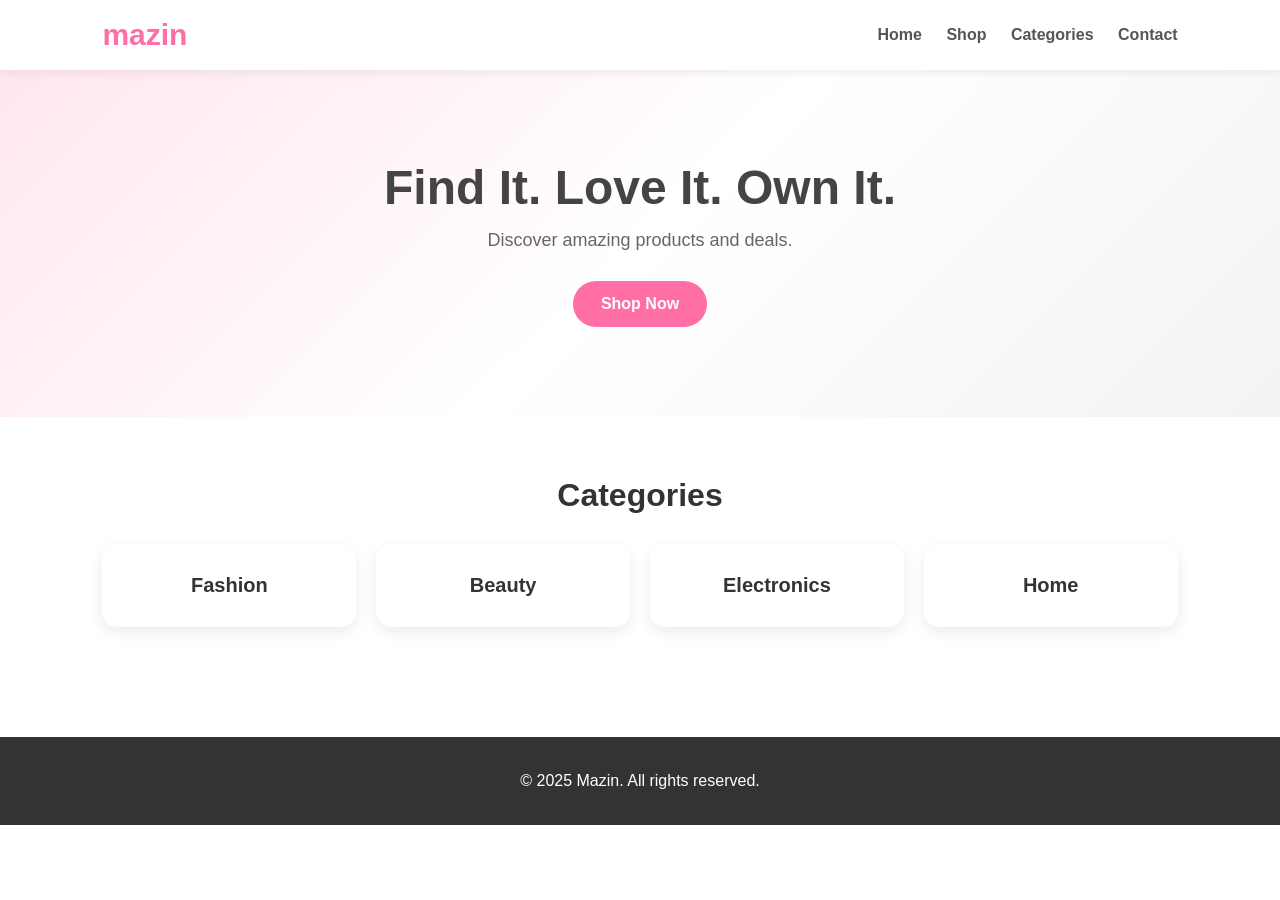
==== index.html @ 05841fcf "Update index.html" ====
<!DOCTYPE html>
<html>
<head>
<meta charset="UTF-8">
<meta name="viewport" content="width=device-width, initial-scale=1.0">
<title>Mazin</title>
<link rel="stylesheet" href="style.css">
</head>
<body>

<header>
<div class="logo">mazin</div>
<nav>
<a href="index.html">Home</a>
<a href="shop.html">Shop</a>
<a href="categories.html">Categories</a>
<a href="contact.html">Contact</a>
</nav>
</header>

<section class="hero">
<h1>Find It. Love It. Own It.</h1>
<p>Discover amazing products and deals.</p>
<a href="#" class="btn">Shop Now</a>
</section>

<section class="categories">
<h2>Categories</h2>

<div class="grid">
<div class="card">Fashion</div>
<div class="card">Beauty</div>
<div class="card">Electronics</div>
<div class="card">Home</div>
</div>

</section>

<footer>
<p>© 2025 Mazin. All rights reserved.</p>
</footer>

</body>
</html>
---- style.css ----
*{
margin:0;
padding:0;
box-sizing:border-box;
font-family:Arial,sans-serif;
}

body{
background:#ffffff;
color:#333;
}

header{
display:flex;
justify-content:space-between;
align-items:center;
padding:18px 8%;
background:#ffffff;
box-shadow:0 2px 10px rgba(0,0,0,.08);
position:sticky;
top:0;
}

.logo{
font-size:30px;
font-weight:bold;
color:#ff6fa5;
}

nav a{
text-decoration:none;
color:#555;
margin-left:20px;
font-weight:600;
transition:.3s;
}

nav a:hover{
color:#ff6fa5;
}

.hero{
background:linear-gradient(135deg,#ffe6f0,#ffffff,#f3f3f3);
text-align:center;
padding:90px 20px;
}

.hero h1{
font-size:48px;
margin-bottom:15px;
color:#444;
}

.hero p{
font-size:18px;
color:#666;
margin-bottom:30px;
}

.btn{
display:inline-block;
padding:14px 28px;
background:#ff6fa5;
color:#fff;
text-decoration:none;
border-radius:30px;
font-weight:bold;
transition:.3s;
}

.btn:hover{
background:#ff4f90;
}

.categories{
padding:60px 8%;
text-align:center;
}

.categories h2{
margin-bottom:30px;
font-size:32px;
}

.grid{
display:grid;
grid-template-columns:repeat(auto-fit,minmax(180px,1fr));
gap:20px;
}

.card{
background:#fff;
padding:30px;
border-radius:15px;
box-shadow:0 5px 15px rgba(0,0,0,.08);
transition:.3s;
font-size:20px;
font-weight:bold;
}

.card:hover{
transform:translateY(-8px);
}

.featured{
padding:70px 8%;
background:#fafafa;
text-align:center;
}

.product{
max-width:350px;
margin:auto;
background:#fff;
padding:20px;
border-radius:18px;
box-shadow:0 8px 20px rgba(0,0,0,.08);
}

.product img{
width:100%;
border-radius:12px;
}

.product h3{
margin:15px 0;
}

.product h4{
color:#ff6fa5;
font-size:28px;
margin-bottom:10px;
}

.buy{
display:inline-block;
margin-top:15px;
padding:12px 24px;
background:#ff6fa5;
color:#fff;
text-decoration:none;
border-radius:25px;
font-weight:bold;
}

.buy:hover{
background:#ff4f90;
}

footer{
background:#333;
color:#fff;
text-align:center;
padding:35px;
margin-top:50px;
}

@media(max-width:768px){

header{
flex-direction:column;
}

nav{
margin-top:15px;
}

.hero h1{
font-size:34px;
}

}
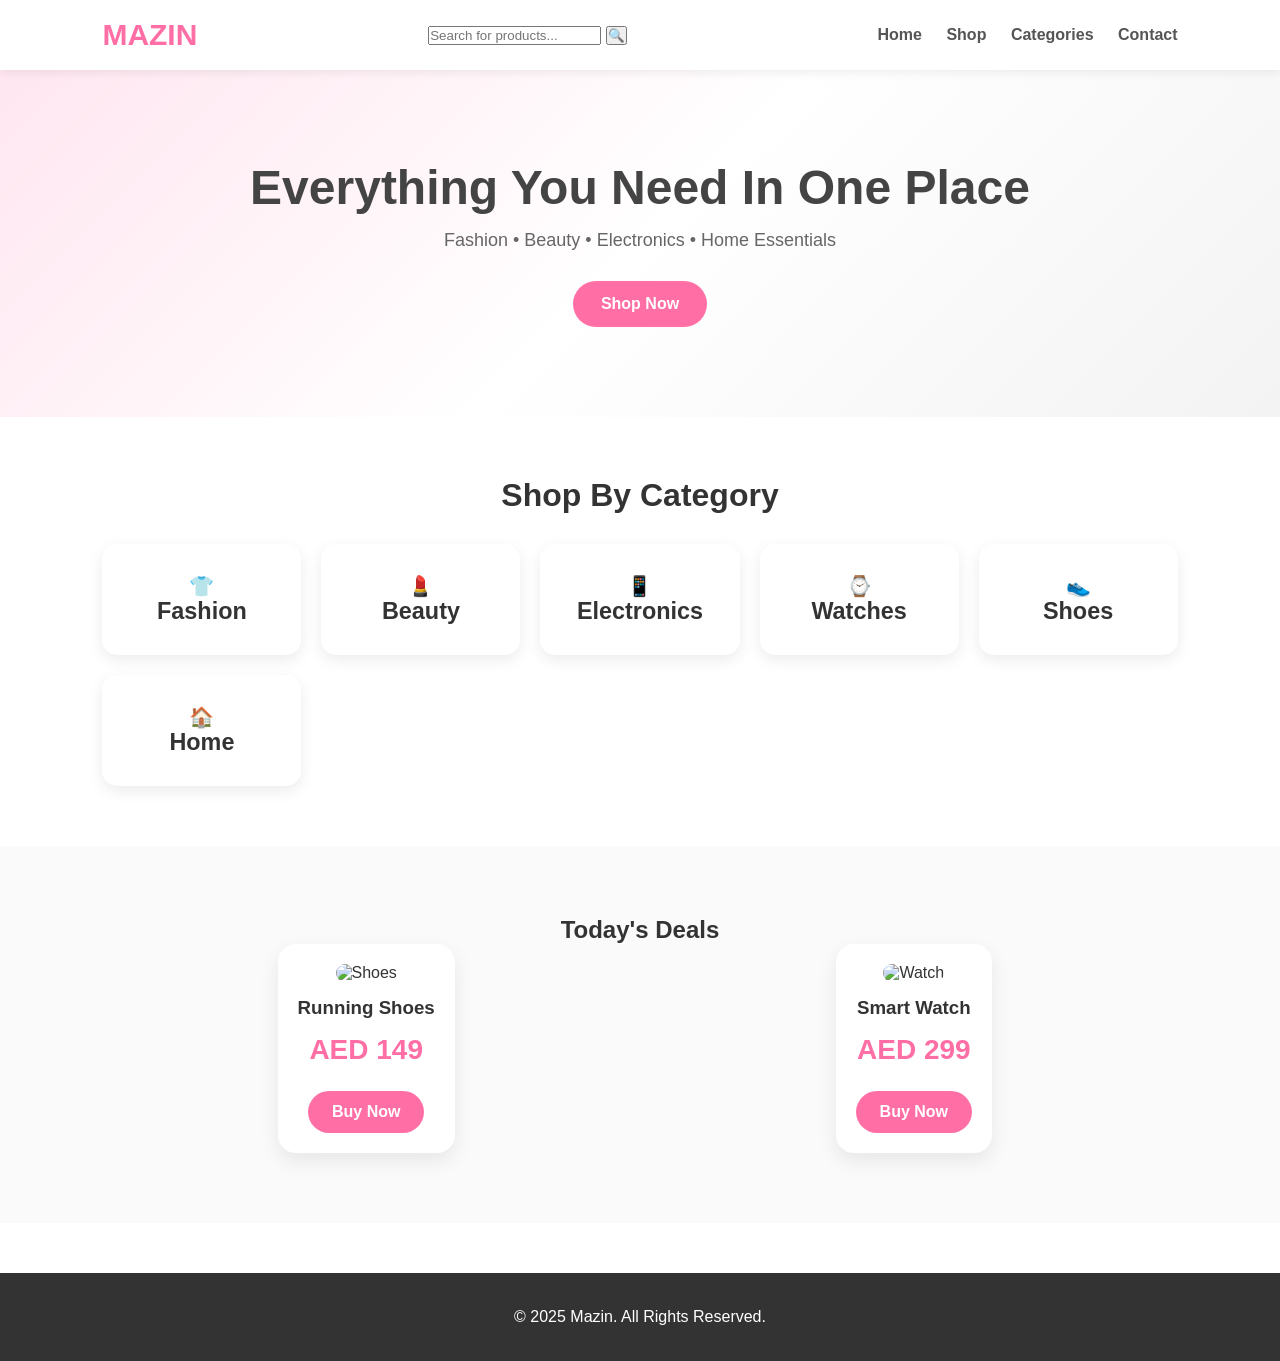
==== commit 50835197: "Update index.html" ====
--- a/index.html
+++ b/index.html
@@ -1,43 +1,141 @@
 <!DOCTYPE html>
-<html>
+<html lang="en">
 <head>
 <meta charset="UTF-8">
 <meta name="viewport" content="width=device-width, initial-scale=1.0">
-<title>Mazin</title>
+<title>Mazin - Online Shopping</title>
 <link rel="stylesheet" href="style.css">
 </head>
+
 <body>
 
 <header>
-<div class="logo">mazin</div>
+
+<div class="logo">
+MAZIN
+</div>
+
+<div class="search-box">
+<input type="text" placeholder="Search for products...">
+<button>🔍</button>
+</div>
+
 <nav>
+
 <a href="index.html">Home</a>
+
 <a href="shop.html">Shop</a>
+
 <a href="categories.html">Categories</a>
+
 <a href="contact.html">Contact</a>
+
 </nav>
+
 </header>
 
 <section class="hero">
-<h1>Find It. Love It. Own It.</h1>
-<p>Discover amazing products and deals.</p>
-<a href="#" class="btn">Shop Now</a>
+
+<div class="hero-text">
+
+<h1>Everything You Need In One Place</h1>
+
+<p>
+Fashion • Beauty • Electronics • Home Essentials
+</p>
+
+<a href="shop.html" class="btn">
+Shop Now
+</a>
+
+</div>
+
 </section>
 
 <section class="categories">
-<h2>Categories</h2>
+
+<h2>Shop By Category</h2>
 
 <div class="grid">
-<div class="card">Fashion</div>
-<div class="card">Beauty</div>
-<div class="card">Electronics</div>
-<div class="card">Home</div>
+
+<div class="card">
+👕
+<h3>Fashion</h3>
+</div>
+
+<div class="card">
+💄
+<h3>Beauty</h3>
+</div>
+
+<div class="card">
+📱
+<h3>Electronics</h3>
+</div>
+
+<div class="card">
+⌚
+<h3>Watches</h3>
+</div>
+
+<div class="card">
+👟
+<h3>Shoes</h3>
+</div>
+
+<div class="card">
+🏠
+<h3>Home</h3>
+</div>
+
+</div>
+
+</section>
+
+<section class="featured">
+
+<h2>Today's Deals</h2>
+
+<div class="grid">
+
+<div class="product">
+
+<img src="https://images.unsplash.com/photo-1542291026-7eec264c27ff?w=600" alt="Shoes">
+
+<h3>Running Shoes</h3>
+
+<h4>AED 149</h4>
+
+<a href="shop.html" class="buy">
+Buy Now
+</a>
+
+</div>
+
+<div class="product">
+
+<img src="https://images.unsplash.com/photo-1523275335684-37898b6baf30?w=600" alt="Watch">
+
+<h3>Smart Watch</h3>
+
+<h4>AED 299</h4>
+
+<a href="shop.html" class="buy">
+Buy Now
+</a>
+
+</div>
+
 </div>
 
 </section>
 
 <footer>
-<p>© 2025 Mazin. All rights reserved.</p>
+
+<p>
+© 2025 Mazin. All Rights Reserved.
+</p>
+
 </footer>
 
 </body>
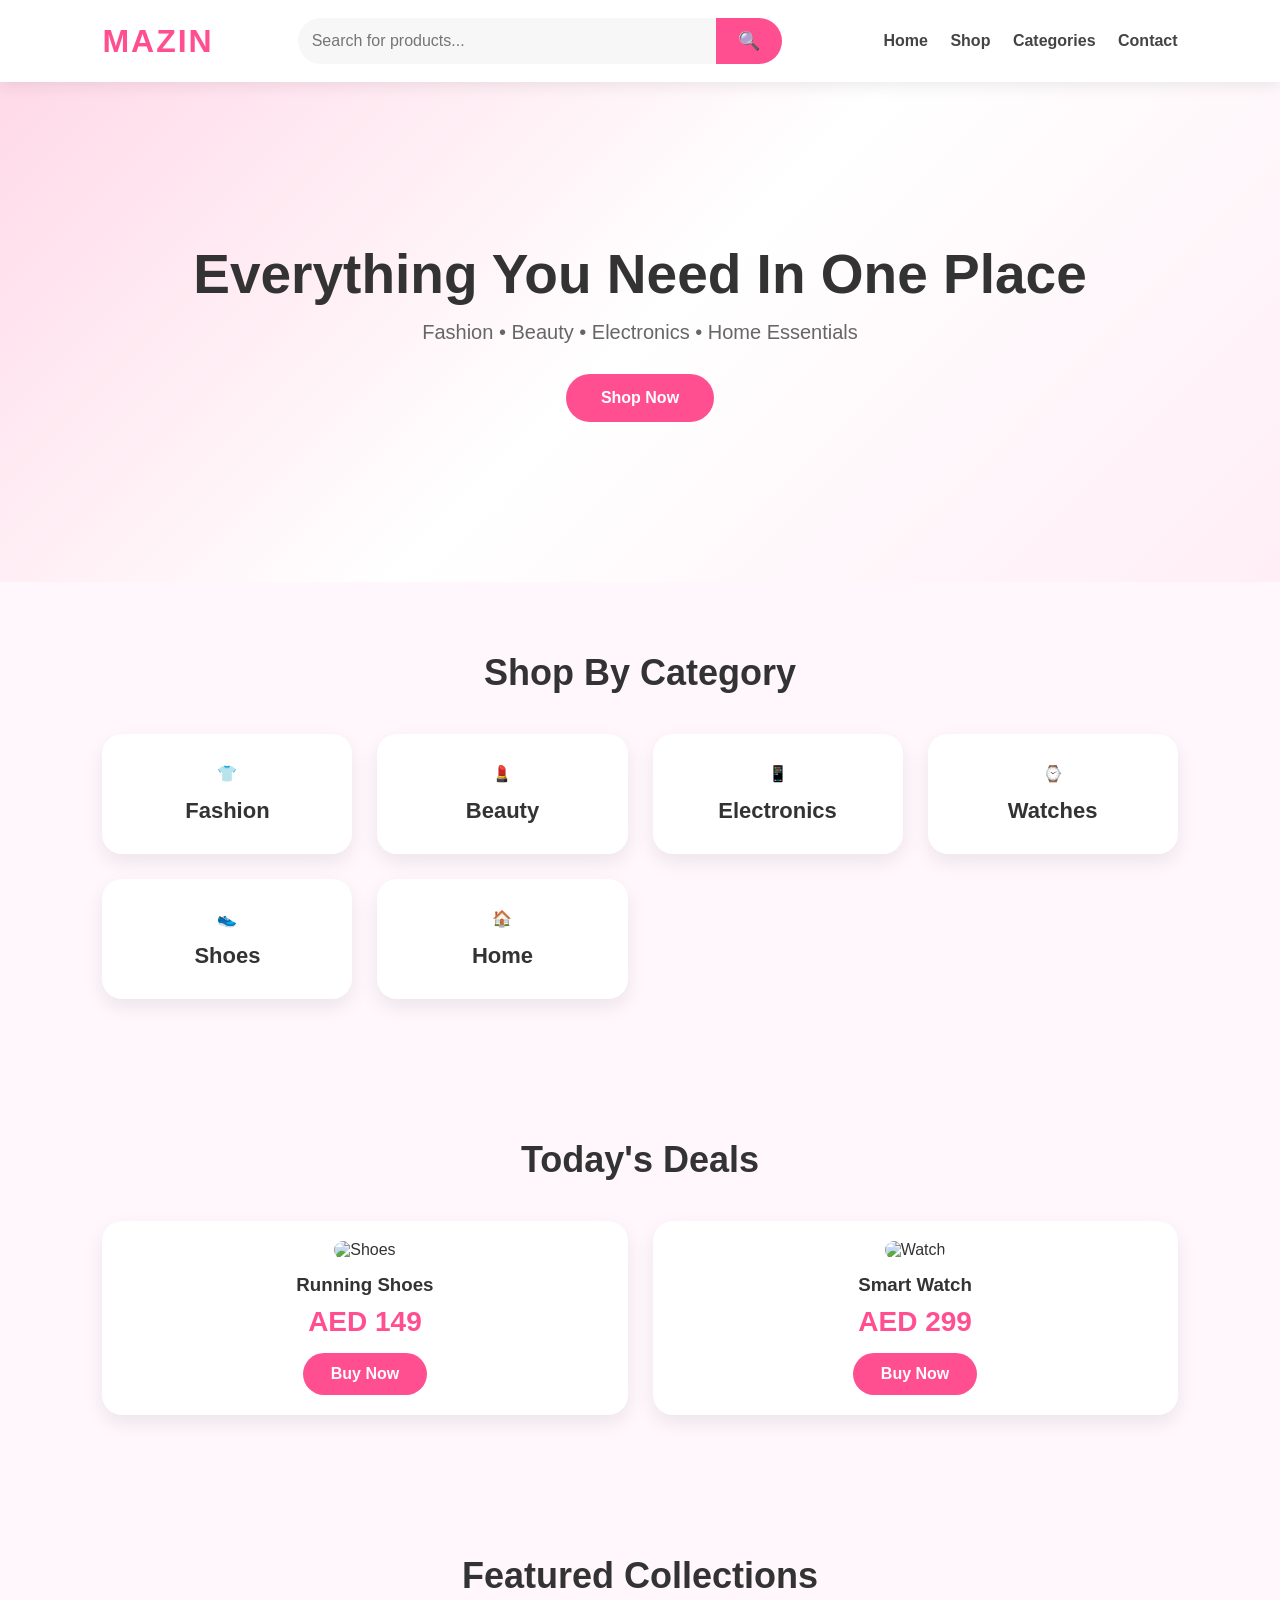
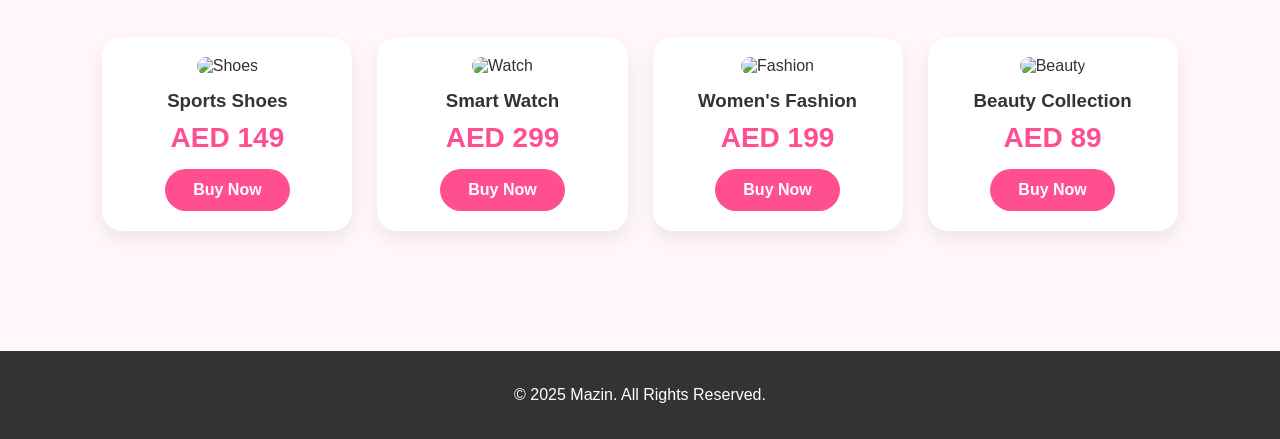
==== commit d4bdf421: "Update index.html" ====
--- a/index.html
+++ b/index.html
@@ -129,7 +129,43 @@
 </div>
 
 </section>
+<section class="featured">
 
+<h2>Featured Collections</h2>
+
+<div class="grid">
+
+<div class="product">
+<img src="https://images.unsplash.com/photo-1542291026-7eec264c27ff?w=600" alt="Shoes">
+<h3>Sports Shoes</h3>
+<h4>AED 149</h4>
+<a href="shop.html" class="buy">Buy Now</a>
+</div>
+
+<div class="product">
+<img src="https://images.unsplash.com/photo-1523275335684-37898b6baf30?w=600" alt="Watch">
+<h3>Smart Watch</h3>
+<h4>AED 299</h4>
+<a href="shop.html" class="buy">Buy Now</a>
+</div>
+
+<div class="product">
+<img src="https://images.unsplash.com/photo-1512436991641-6745cdb1723?w=600" alt="Fashion">
+<h3>Women's Fashion</h3>
+<h4>AED 199</h4>
+<a href="shop.html" class="buy">Buy Now</a>
+</div>
+
+<div class="product">
+<img src="https://images.unsplash.com/photo-1524504388940-b1c1722653e1?w=600" alt="Beauty">
+<h3>Beauty Collection</h3>
+<h4>AED 89</h4>
+<a href="shop.html" class="buy">Buy Now</a>
+</div>
+
+</div>
+
+</section>
 <footer>
 
 <p>
--- a/style.css
+++ b/style.css
@@ -6,7 +6,7 @@
 }
 
 body{
-background:#ffffff;
+background:#fff7fb;
 color:#333;
 }
 
@@ -16,51 +16,164 @@
 align-items:center;
 padding:18px 8%;
 background:#ffffff;
-box-shadow:0 2px 10px rgba(0,0,0,.08);
+box-shadow:0 4px 15px rgba(0,0,0,.08);
 position:sticky;
 top:0;
+z-index:1000;
 }
 
 .logo{
-font-size:30px;
+font-size:32px;
 font-weight:bold;
-color:#ff6fa5;
+color:#ff4f90;
+letter-spacing:2px;
+}
+
+.search-box{
+display:flex;
+width:45%;
+background:#f7f7f7;
+border-radius:35px;
+overflow:hidden;
+}
+
+.search-box input{
+flex:1;
+border:none;
+padding:14px;
+font-size:16px;
+background:transparent;
+outline:none;
+}
+
+.search-box button{
+border:none;
+background:#ff4f90;
+color:#fff;
+padding:0 22px;
+cursor:pointer;
+font-size:18px;
 }
 
 nav a{
 text-decoration:none;
-color:#555;
-margin-left:20px;
+margin-left:18px;
+color:#444;
 font-weight:600;
 transition:.3s;
 }
 
 nav a:hover{
-color:#ff6fa5;
+color:#ff4f90;
 }
 
 .hero{
-background:linear-gradient(135deg,#ffe6f0,#ffffff,#f3f3f3);
+height:500px;
+display:flex;
+align-items:center;
+justify-content:center;
 text-align:center;
-padding:90px 20px;
+background:linear-gradient(135deg,#ffd9e8,#fff,#ffeef6);
+padding:20px;
 }
 
 .hero h1{
-font-size:48px;
+font-size:55px;
+color:#333;
 margin-bottom:15px;
-color:#444;
 }
 
 .hero p{
-font-size:18px;
+font-size:20px;
 color:#666;
 margin-bottom:30px;
 }
 
 .btn{
 display:inline-block;
-padding:14px 28px;
-background:#ff6fa5;
+padding:15px 35px;
+background:#ff4f90;
+color:#fff;
+text-decoration:none;
+border-radius:40px;
+font-weight:bold;
+transition:.3s;
+}
+
+.btn:hover{
+background:#ff2d78;
+transform:scale(1.05);
+}
+
+.categories,
+.featured{
+padding:70px 8%;
+text-align:center;
+}
+
+.categories h2,
+.featured h2{
+font-size:36px;
+margin-bottom:40px;
+color:#333;
+}
+.grid{
+display:grid;
+grid-template-columns:repeat(auto-fit,minmax(220px,1fr));
+gap:25px;
+}
+
+.card{
+background:#fff;
+padding:30px 20px;
+border-radius:20px;
+box-shadow:0 8px 20px rgba(0,0,0,.08);
+transition:.3s;
+cursor:pointer;
+}
+
+.card:hover{
+transform:translateY(-8px);
+}
+
+.card h3{
+margin-top:15px;
+font-size:22px;
+}
+
+.product{
+background:#fff;
+padding:20px;
+border-radius:20px;
+box-shadow:0 8px 20px rgba(0,0,0,.08);
+transition:.3s;
+}
+
+.product:hover{
+transform:translateY(-8px);
+}
+
+.product img{
+width:100%;
+height:250px;
+object-fit:cover;
+border-radius:15px;
+}
+
+.product h3{
+margin:15px 0 10px;
+}
+
+.product h4{
+color:#ff4f90;
+font-size:28px;
+}
+
+.buy{
+display:inline-block;
+margin-top:15px;
+padding:12px 28px;
+background:#ff4f90;
 color:#fff;
 text-decoration:none;
 border-radius:30px;
@@ -68,83 +181,8 @@
 transition:.3s;
 }
 
-.btn:hover{
-background:#ff4f90;
-}
-
-.categories{
-padding:60px 8%;
-text-align:center;
-}
-
-.categories h2{
-margin-bottom:30px;
-font-size:32px;
-}
-
-.grid{
-display:grid;
-grid-template-columns:repeat(auto-fit,minmax(180px,1fr));
-gap:20px;
-}
-
-.card{
-background:#fff;
-padding:30px;
-border-radius:15px;
-box-shadow:0 5px 15px rgba(0,0,0,.08);
-transition:.3s;
-font-size:20px;
-font-weight:bold;
-}
-
-.card:hover{
-transform:translateY(-8px);
-}
-
-.featured{
-padding:70px 8%;
-background:#fafafa;
-text-align:center;
-}
-
-.product{
-max-width:350px;
-margin:auto;
-background:#fff;
-padding:20px;
-border-radius:18px;
-box-shadow:0 8px 20px rgba(0,0,0,.08);
-}
-
-.product img{
-width:100%;
-border-radius:12px;
-}
-
-.product h3{
-margin:15px 0;
-}
-
-.product h4{
-color:#ff6fa5;
-font-size:28px;
-margin-bottom:10px;
-}
-
-.buy{
-display:inline-block;
-margin-top:15px;
-padding:12px 24px;
-background:#ff6fa5;
-color:#fff;
-text-decoration:none;
-border-radius:25px;
-font-weight:bold;
-}
-
 .buy:hover{
-background:#ff4f90;
+background:#ff2d78;
 }
 
 footer{
@@ -159,14 +197,27 @@
 
 header{
 flex-direction:column;
+gap:15px;
+}
+
+.search-box{
+width:100%;
 }
 
 nav{
-margin-top:15px;
+display:flex;
+flex-wrap:wrap;
+justify-content:center;
+gap:10px;
 }
 
 .hero h1{
-font-size:34px;
+font-size:36px;
+}
+
+.hero{
+height:auto;
+padding:80px 20px;
 }
 
 }
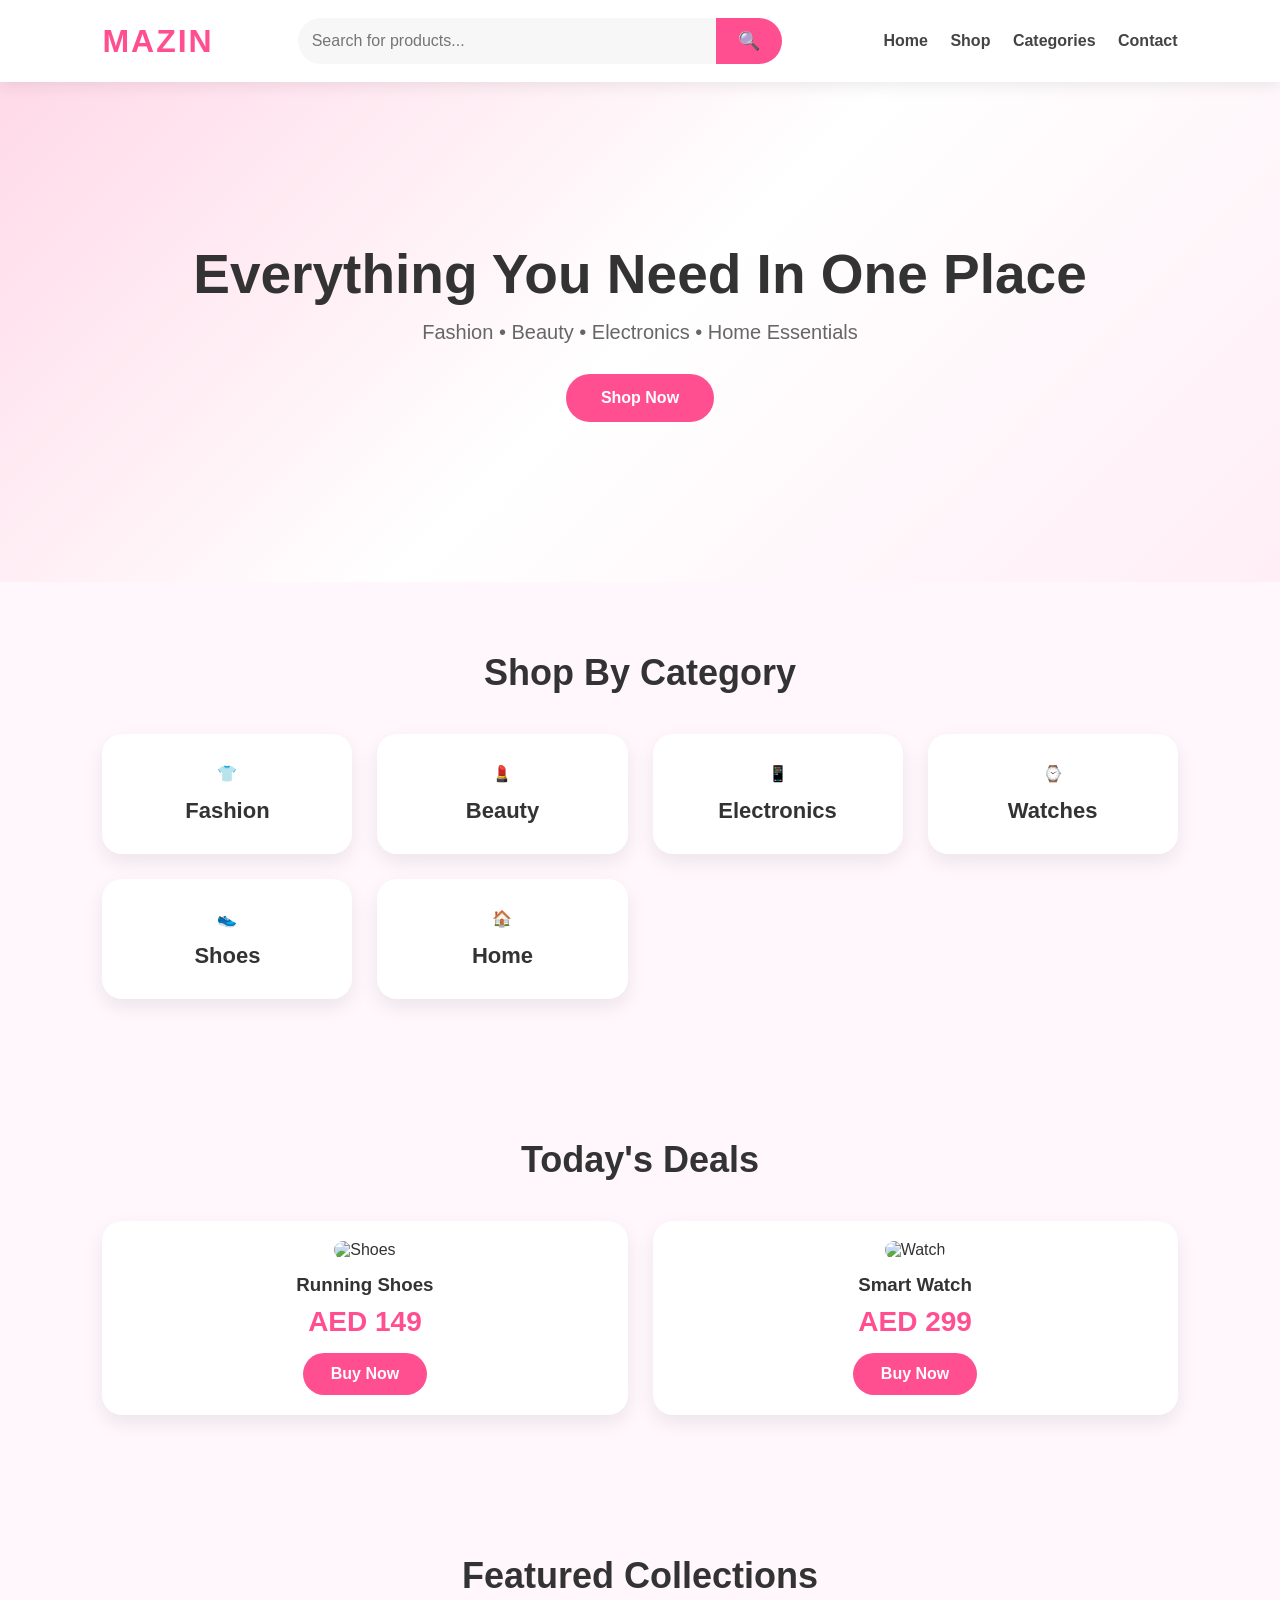
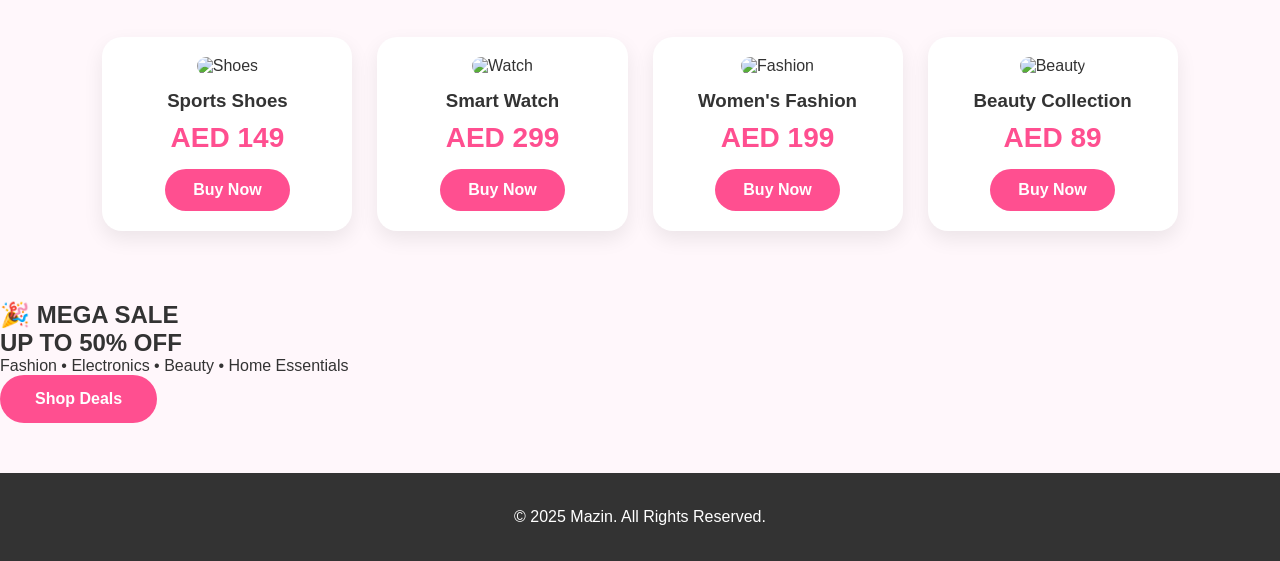
==== commit 891705f0: "Update index.html" ====
--- a/index.html
+++ b/index.html
@@ -166,6 +166,23 @@
 </div>
 
 </section>
+<section class="offer-banner">
+
+<div class="offer-content">
+
+<h2>🎉 MEGA SALE</h2>
+
+<h1>UP TO 50% OFF</h1>
+
+<p>Fashion • Electronics • Beauty • Home Essentials</p>
+
+<a href="shop.html" class="btn">
+Shop Deals
+</a>
+
+</div>
+
+</section>
 <footer>
 
 <p>
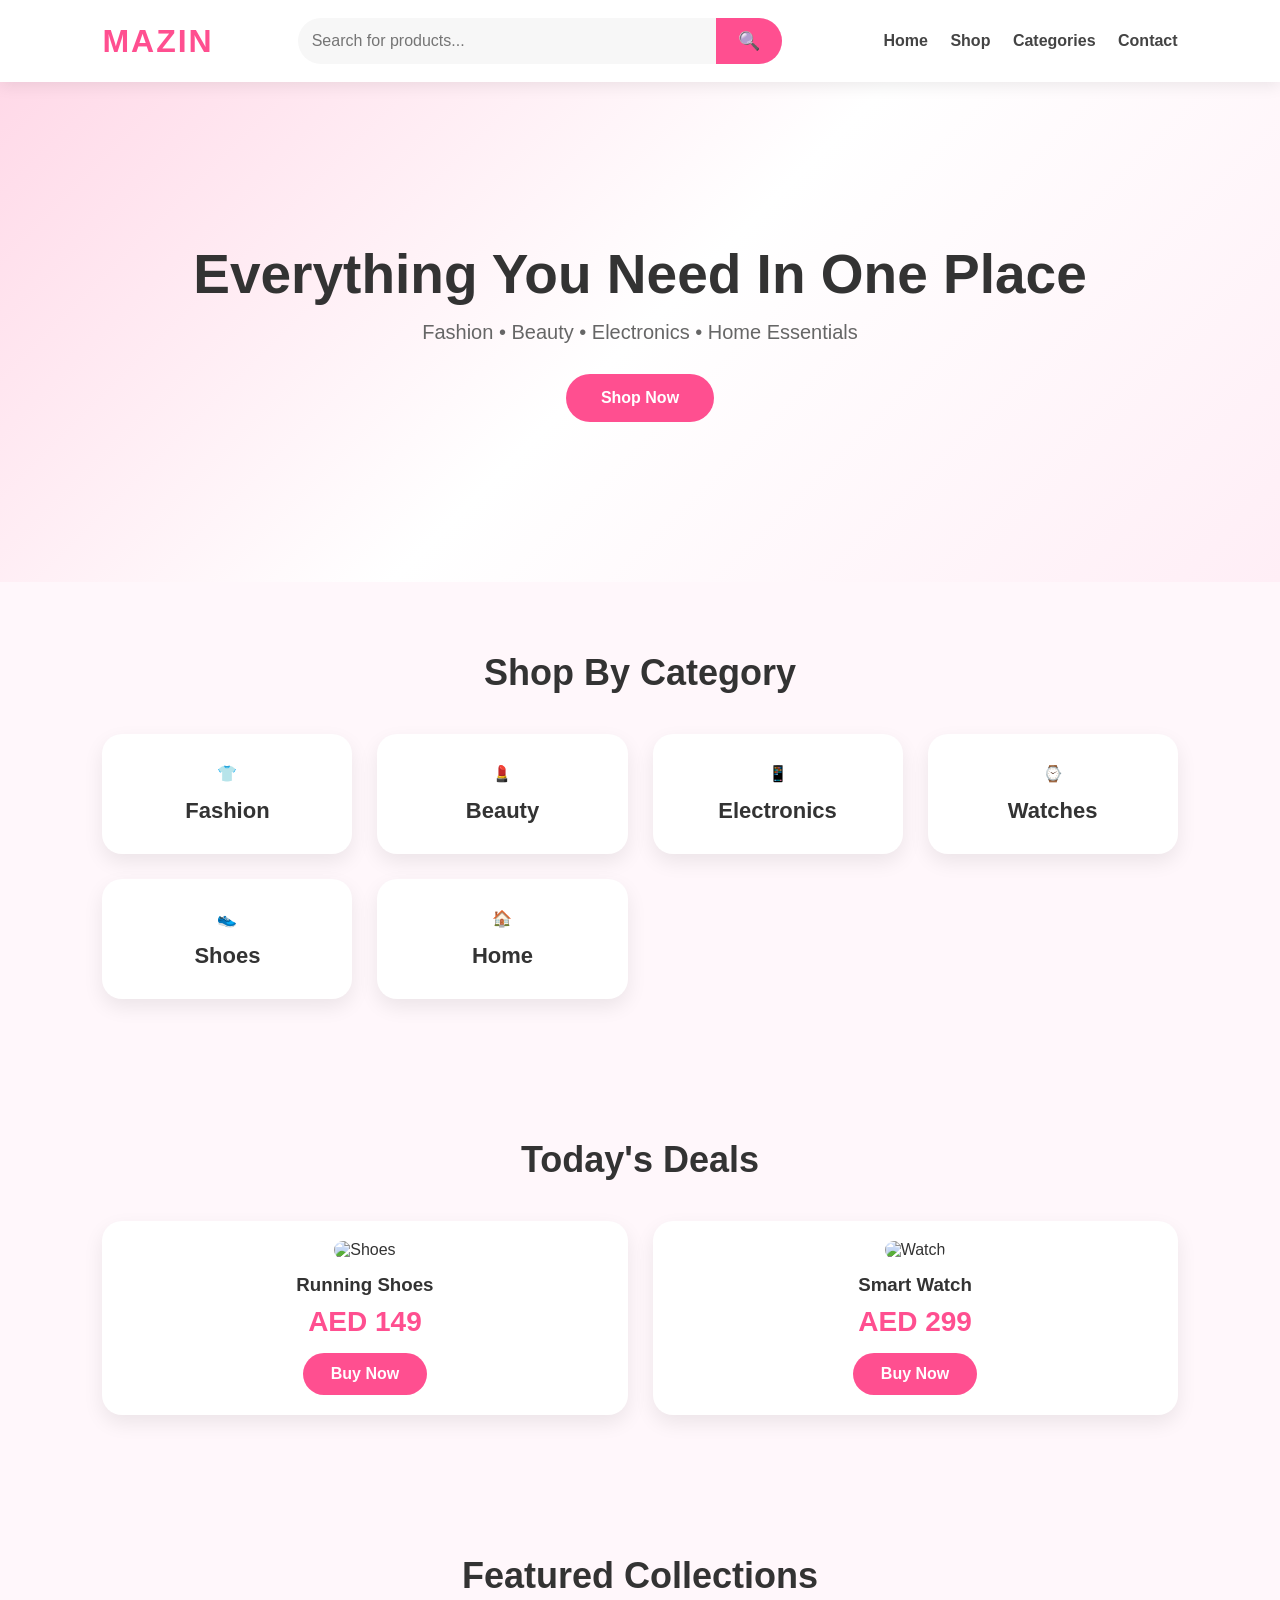
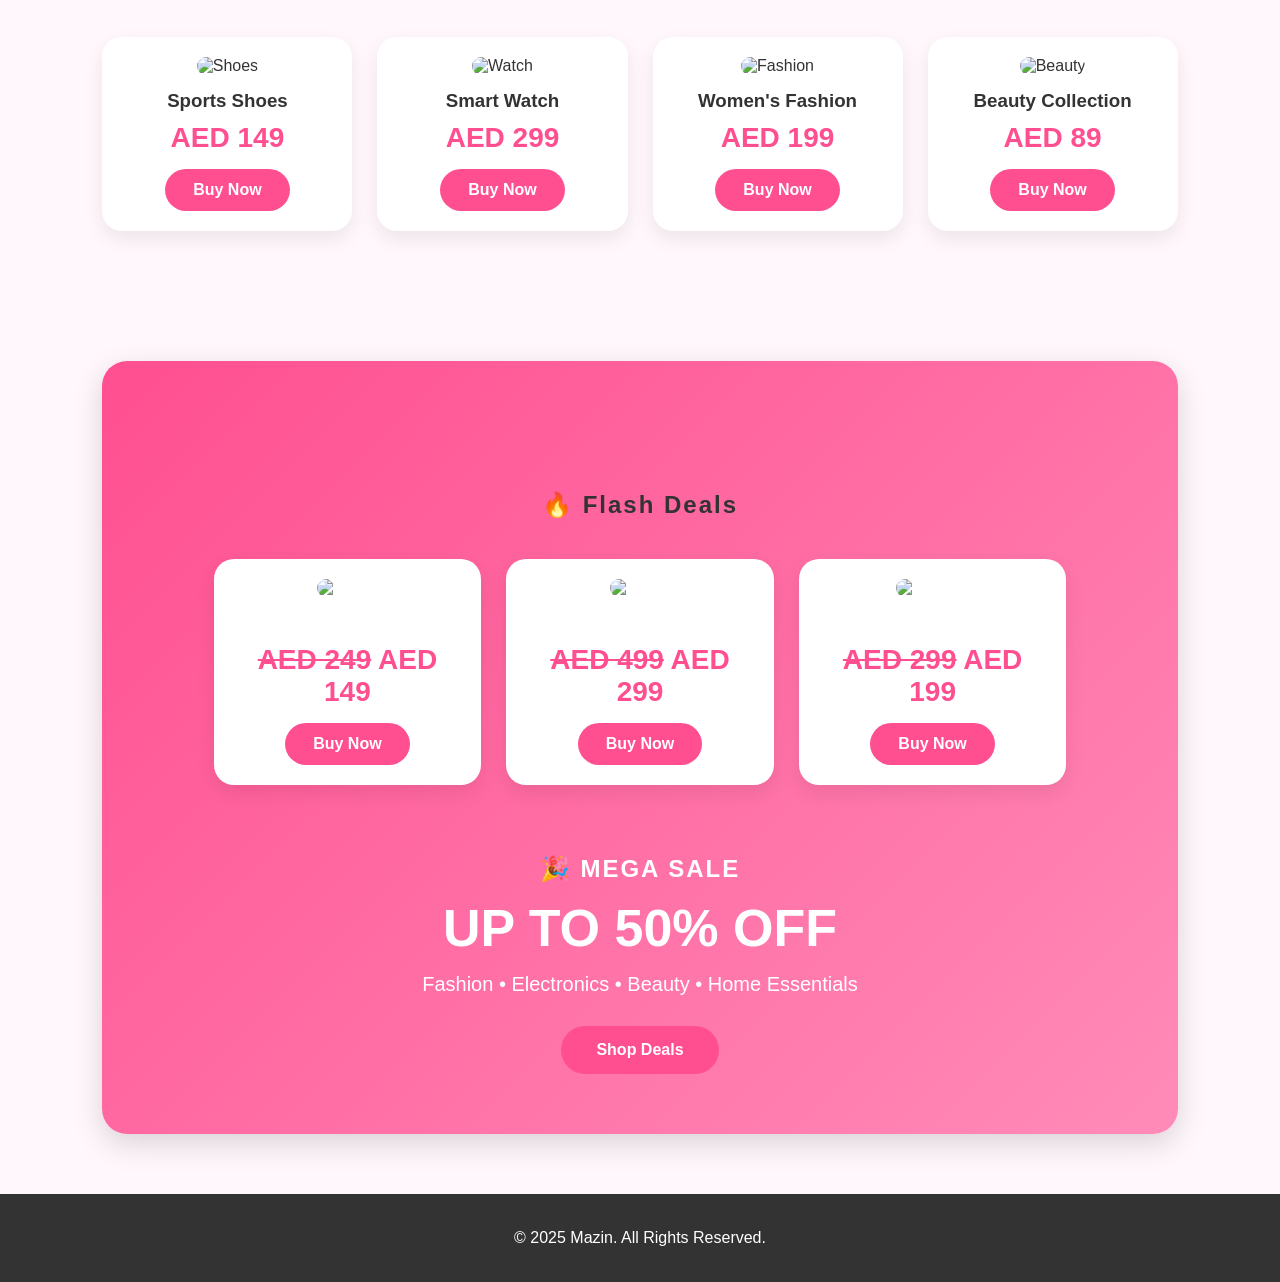
==== commit d9be7f93: "Update index.html" ====
--- a/index.html
+++ b/index.html
@@ -167,7 +167,36 @@
 
 </section>
 <section class="offer-banner">
-
+<section class="featured">
+
+<h2>🔥 Flash Deals</h2>
+
+<div class="grid">
+
+<div class="product">
+<img src="https://images.unsplash.com/photo-1542291026-7eec264c27ff?w=600" alt="Shoes">
+<h3>Nike Running Shoes</h3>
+<h4><del>AED 249</del> AED 149</h4>
+<a href="shop.html" class="buy">Buy Now</a>
+</div>
+
+<div class="product">
+<img src="https://images.unsplash.com/photo-1523275335684-37898b6baf30?w=600" alt="Watch">
+<h3>Apple Watch</h3>
+<h4><del>AED 499</del> AED 299</h4>
+<a href="shop.html" class="buy">Buy Now</a>
+</div>
+
+<div class="product">
+<img src="https://images.unsplash.com/photo-1512436991641-6745cdb1723?w=600" alt="Fashion">
+<h3>Fashion Dress</h3>
+<h4><del>AED 299</del> AED 199</h4>
+<a href="shop.html" class="buy">Buy Now</a>
+</div>
+
+</div>
+
+</section>
 <div class="offer-content">
 
 <h2>🎉 MEGA SALE</h2>
--- a/style.css
+++ b/style.css
@@ -220,4 +220,29 @@
 padding:80px 20px;
 }
 
+}
+.offer-banner{
+margin:60px 8%;
+background:linear-gradient(135deg,#ff4f90,#ff8bb8);
+border-radius:25px;
+padding:60px 30px;
+text-align:center;
+color:white;
+box-shadow:0 10px 30px rgba(0,0,0,.15);
+}
+
+.offer-banner h2{
+font-size:24px;
+letter-spacing:2px;
+}
+
+.offer-banner h1{
+font-size:52px;
+margin:15px 0;
+}
+
+.offer-banner p{
+font-size:20px;
+margin-bottom:30px;
+color:#fff;
 }
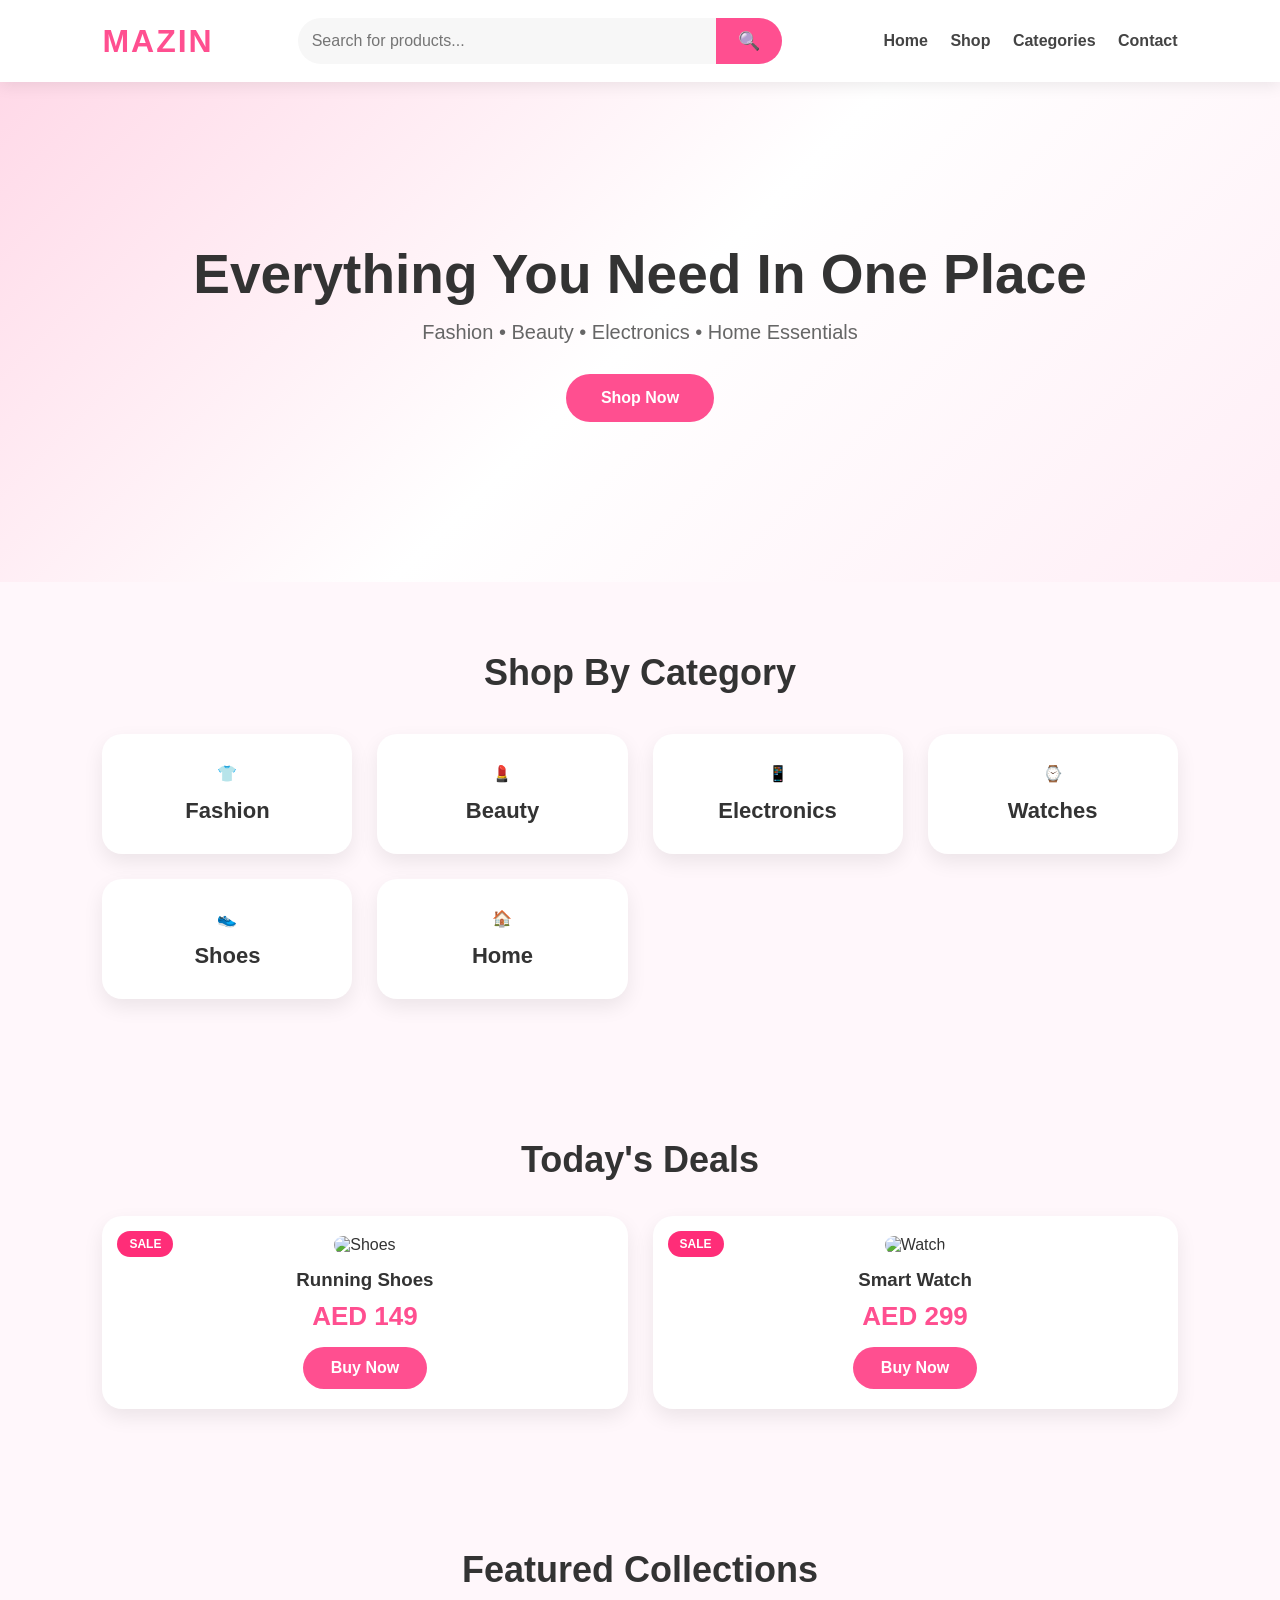
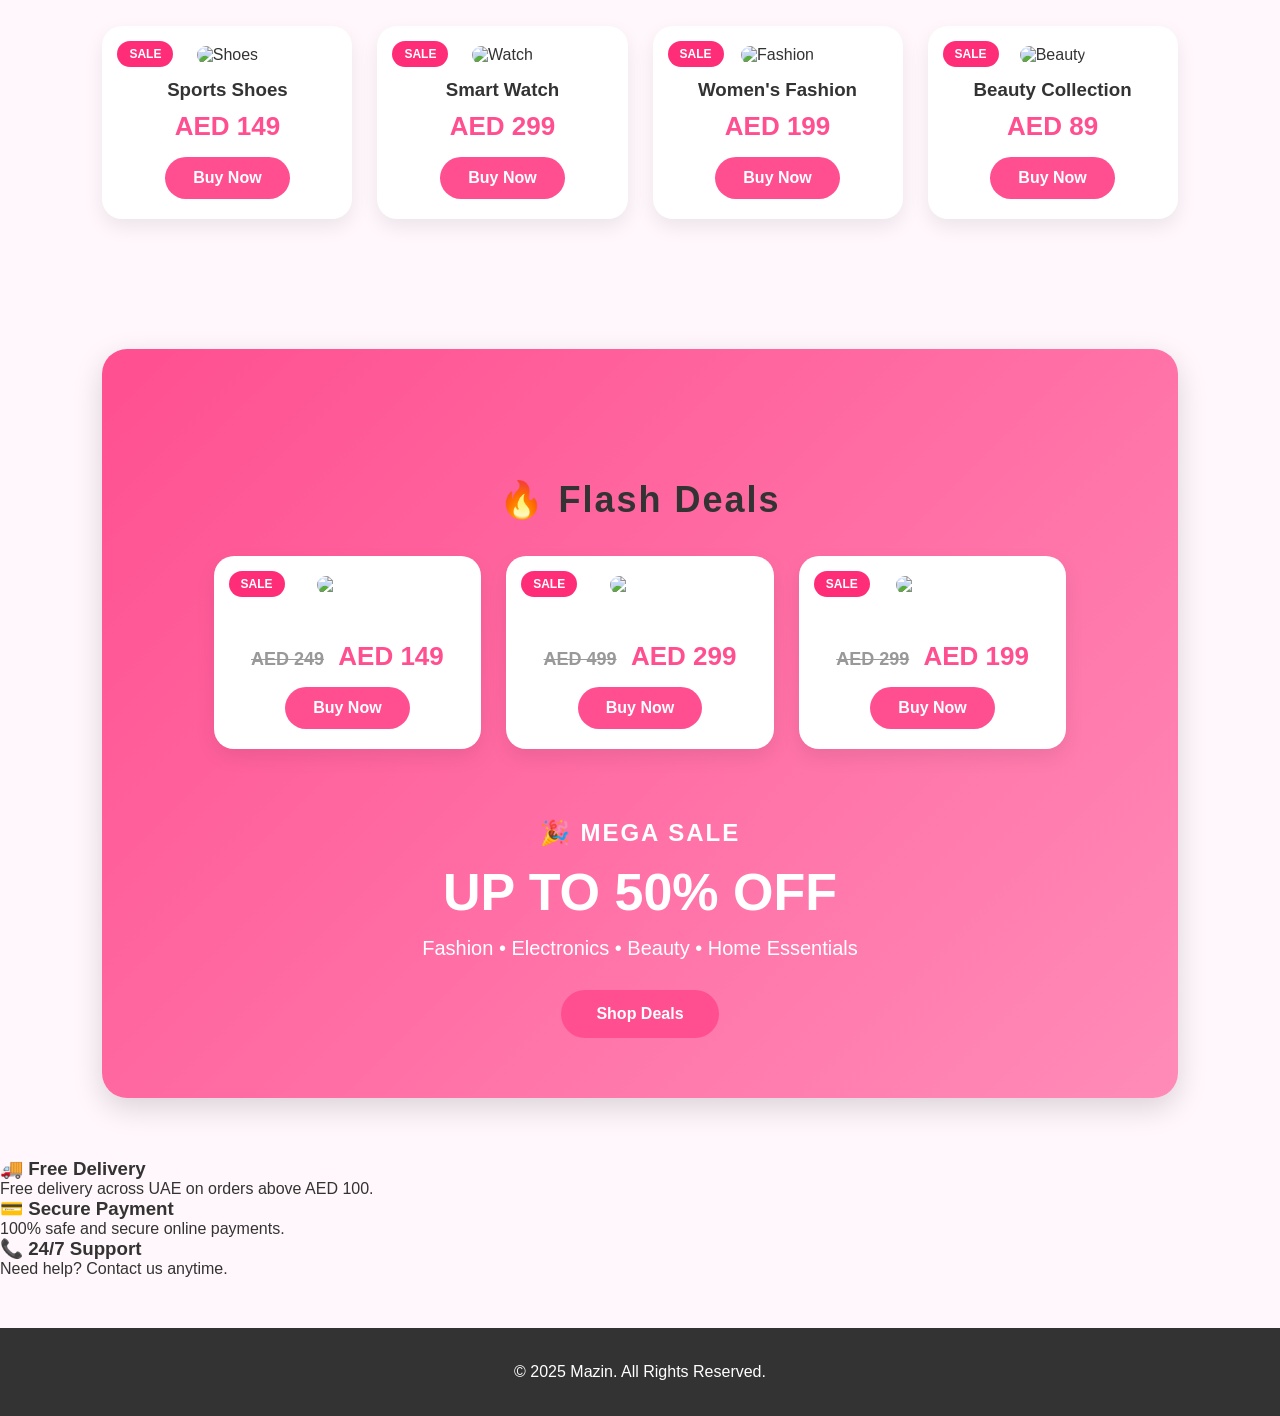
==== commit 47ff2391: "Update index.html" ====
--- a/index.html
+++ b/index.html
@@ -212,6 +212,24 @@
 </div>
 
 </section>
+<section class="services">
+
+<div class="service-box">
+<h3>🚚 Free Delivery</h3>
+<p>Free delivery across UAE on orders above AED 100.</p>
+</div>
+
+<div class="service-box">
+<h3>💳 Secure Payment</h3>
+<p>100% safe and secure online payments.</p>
+</div>
+
+<div class="service-box">
+<h3>📞 24/7 Support</h3>
+<p>Need help? Contact us anytime.</p>
+</div>
+
+</section>
 <footer>
 
 <p>
--- a/style.css
+++ b/style.css
@@ -245,4 +245,39 @@
 font-size:20px;
 margin-bottom:30px;
 color:#fff;
+}
+del{
+color:#999;
+font-size:18px;
+margin-right:8px;
+}
+
+.featured h2{
+font-size:36px;
+margin-bottom:35px;
+color:#333;
+text-align:center;
+}
+
+.product h4{
+font-size:26px;
+font-weight:bold;
+}
+
+.product{
+position:relative;
+overflow:hidden;
+}
+
+.product::before{
+content:"SALE";
+position:absolute;
+top:15px;
+left:15px;
+background:#ff2d78;
+color:#fff;
+padding:6px 12px;
+border-radius:20px;
+font-size:12px;
+font-weight:bold;
 }
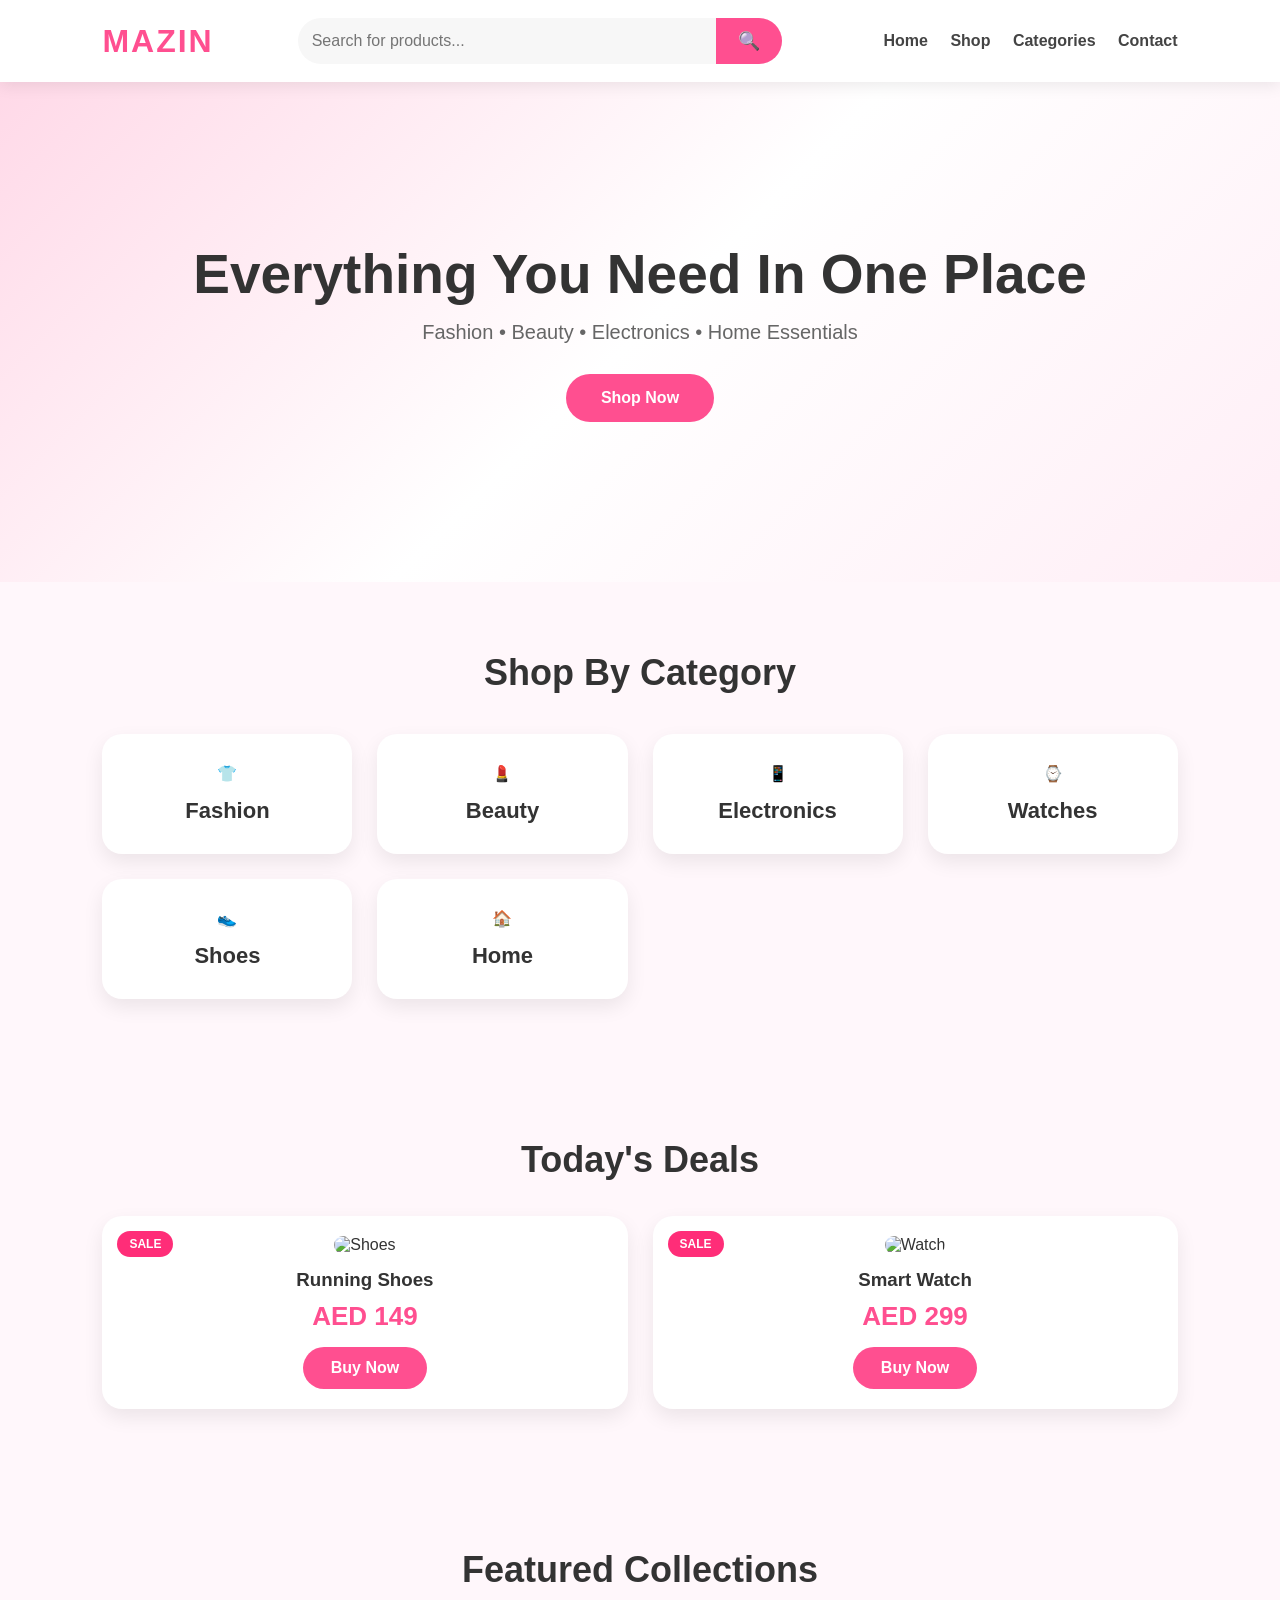
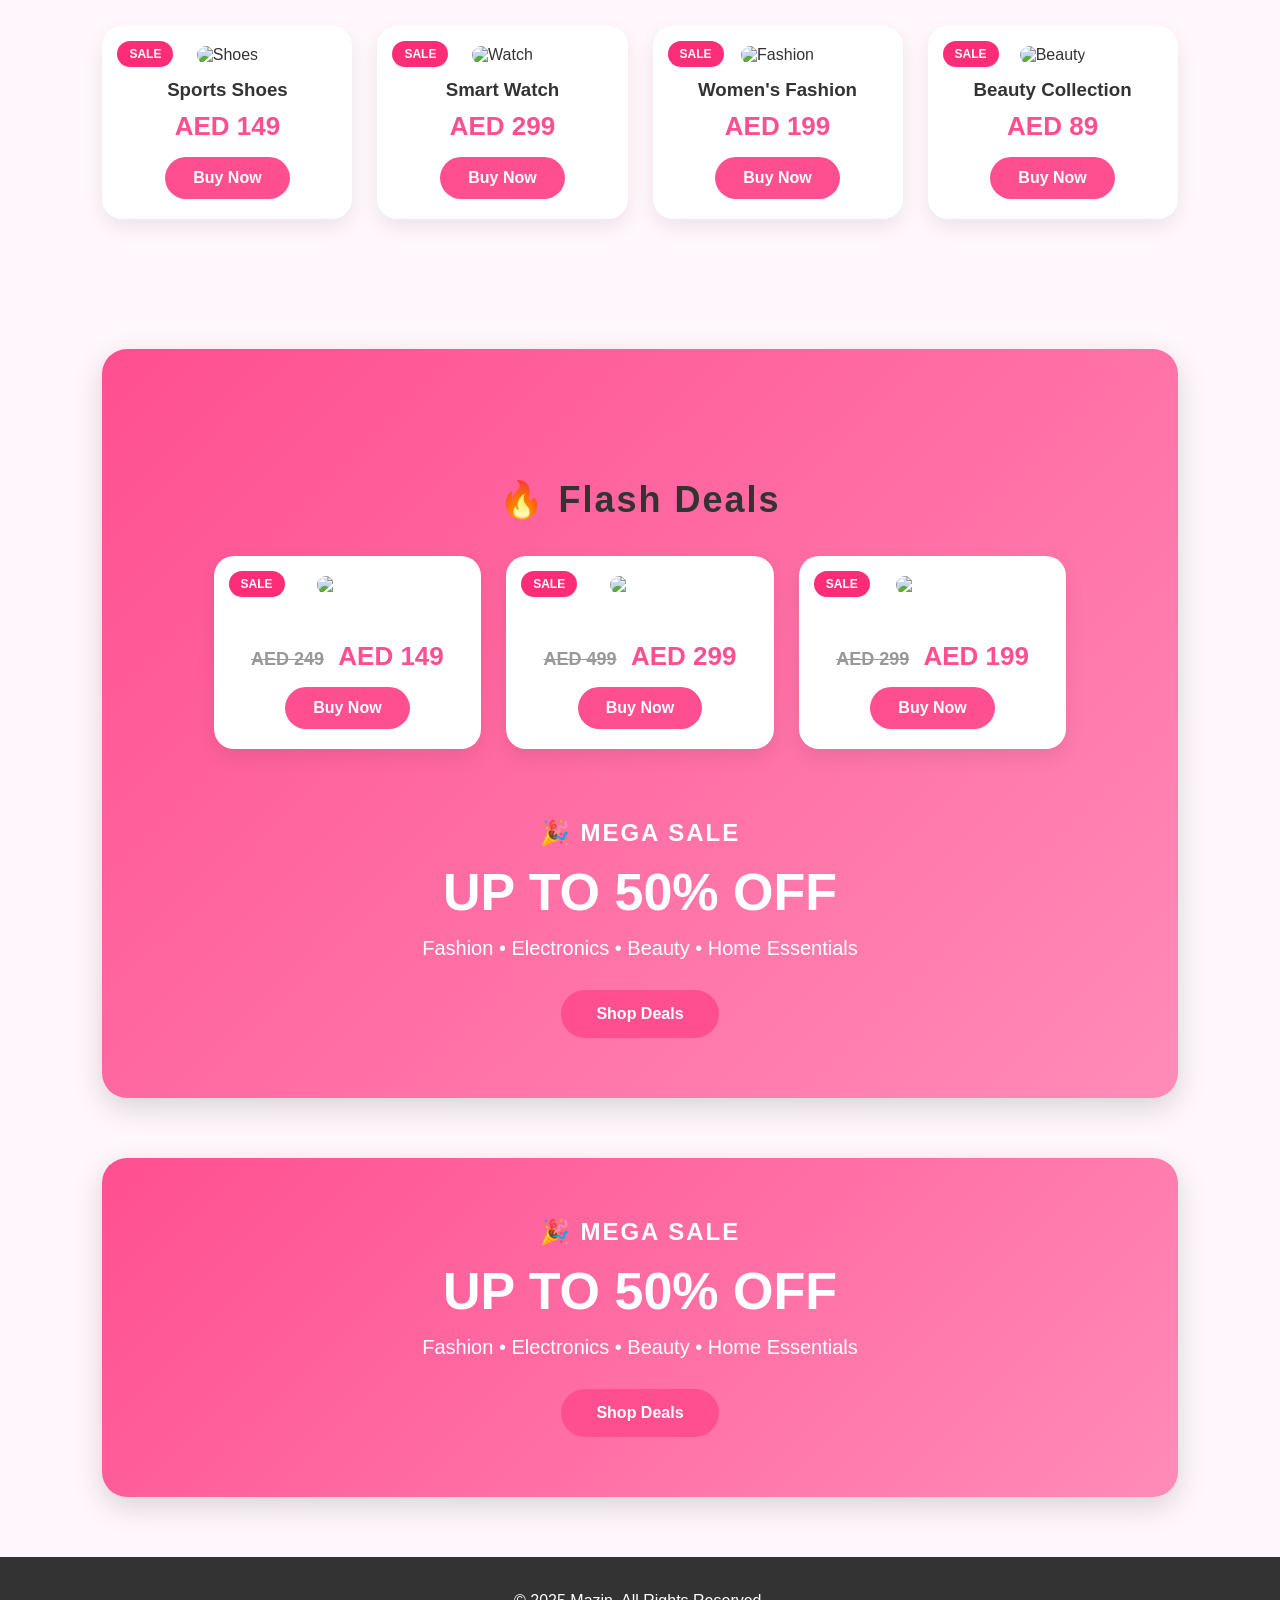
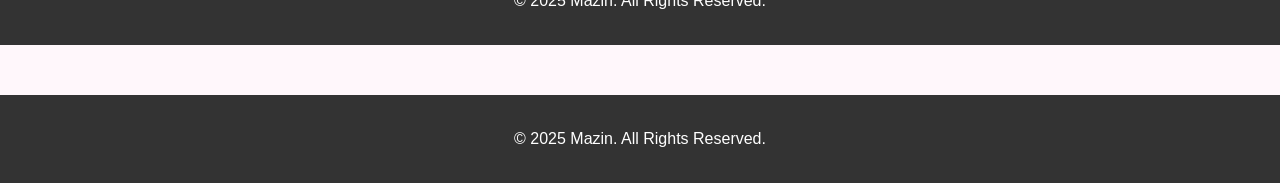
==== commit 6d3a7bee: "Update index.html" ====
--- a/index.html
+++ b/index.html
@@ -212,23 +212,31 @@
 </div>
 
 </section>
-<section class="services">
-
-<div class="service-box">
-<h3>🚚 Free Delivery</h3>
-<p>Free delivery across UAE on orders above AED 100.</p>
-</div>
-
-<div class="service-box">
-<h3>💳 Secure Payment</h3>
-<p>100% safe and secure online payments.</p>
-</div>
-
-<div class="service-box">
-<h3>📞 24/7 Support</h3>
-<p>Need help? Contact us anytime.</p>
-</div>
-
+
+<section class="offer-banner">
+
+<div class="offer-content">
+
+<h2>🎉 MEGA SALE</h2>
+
+<h1>UP TO 50% OFF</h1>
+
+<p>Fashion • Electronics • Beauty • Home Essentials</p>
+
+<a href="shop.html" class="btn">Shop Deals</a>
+
+</div>
+
+</section>
+
+<footer>
+
+<p>© 2025 Mazin. All Rights Reserved.</p>
+
+</footer>
+
+</body>
+</html>
 </section>
 <footer>
 
--- a/style.css
+++ b/style.css
@@ -280,4 +280,35 @@
 border-radius:20px;
 font-size:12px;
 font-weight:bold;
+}
+.services{
+padding:70px 8%;
+display:grid;
+grid-template-columns:repeat(auto-fit,minmax(250px,1fr));
+gap:25px;
+background:#fafafa;
+}
+
+.service-box{
+background:#fff;
+padding:30px;
+border-radius:20px;
+text-align:center;
+box-shadow:0 8px 20px rgba(0,0,0,.08);
+transition:.3s;
+}
+
+.service-box:hover{
+transform:translateY(-8px);
+}
+
+.service-box h3{
+color:#ff4f90;
+margin-bottom:15px;
+font-size:24px;
+}
+
+.service-box p{
+color:#666;
+line-height:1.6;
 }
